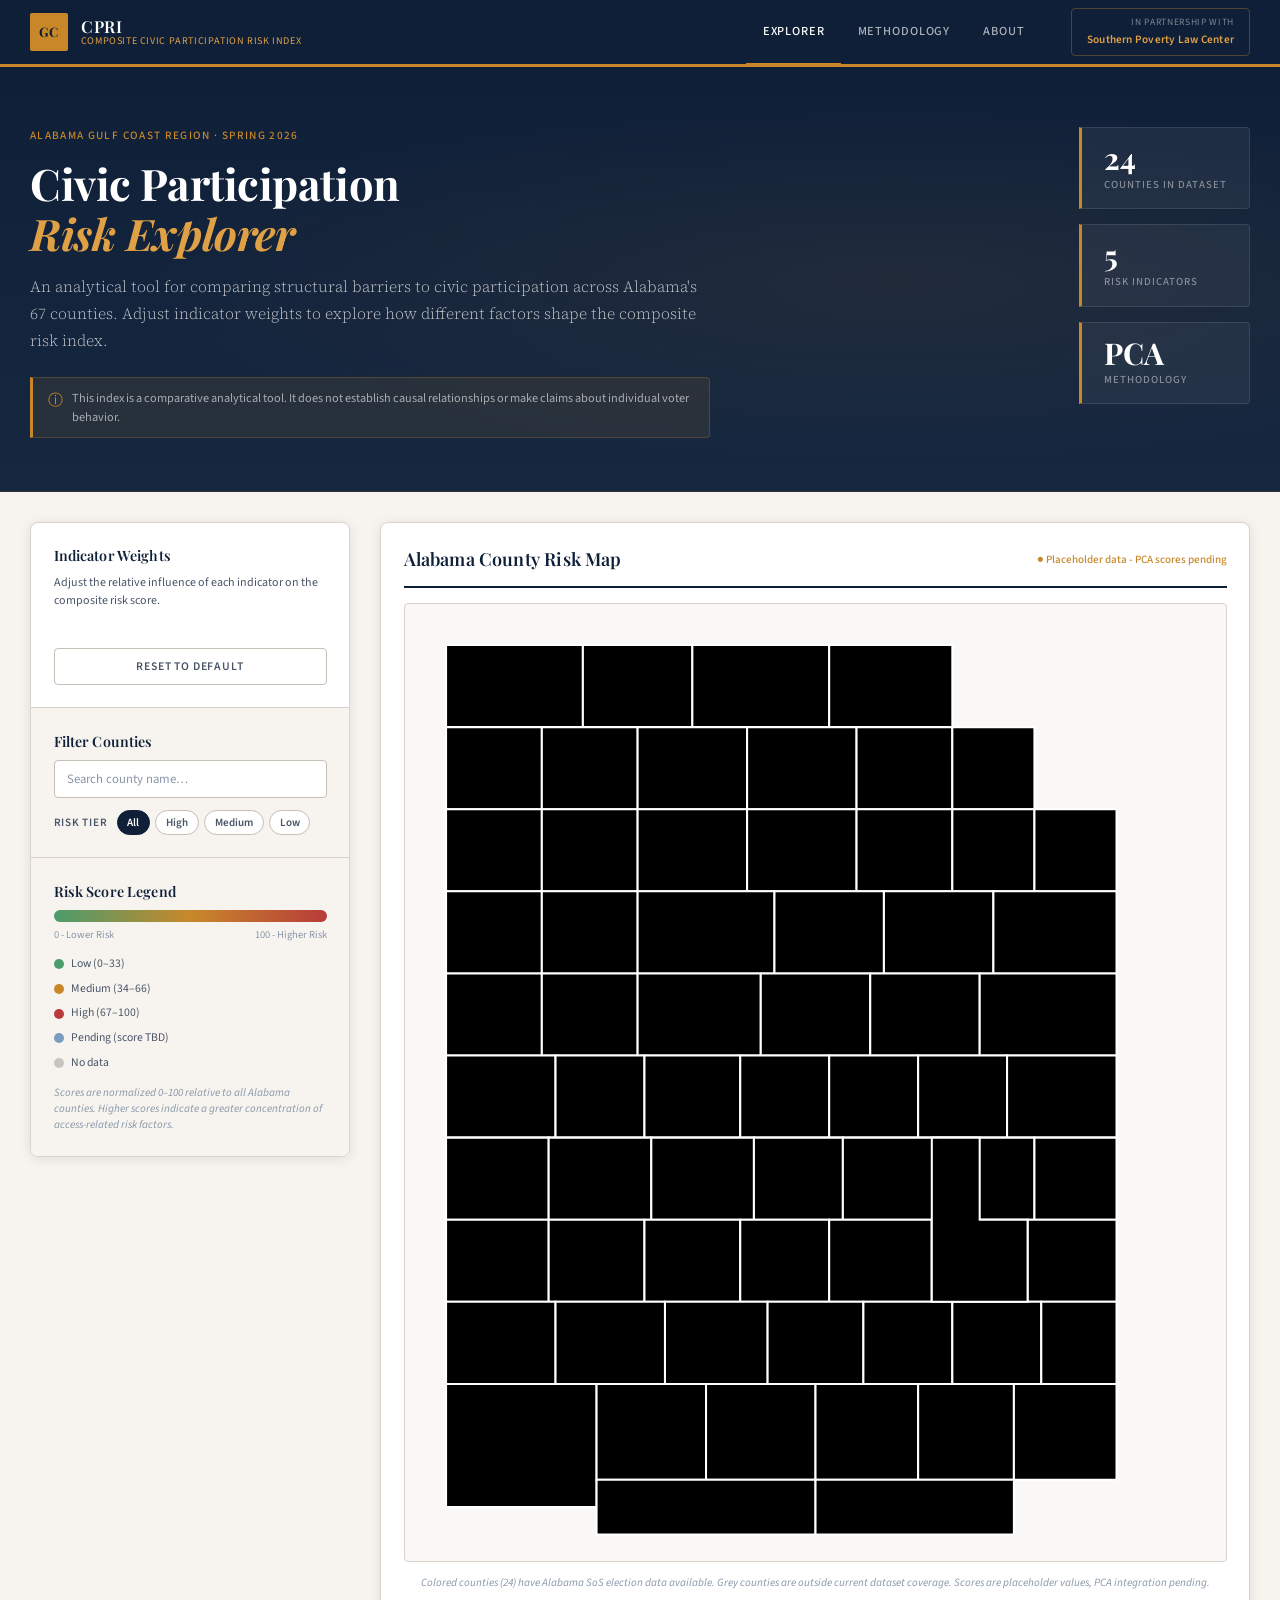
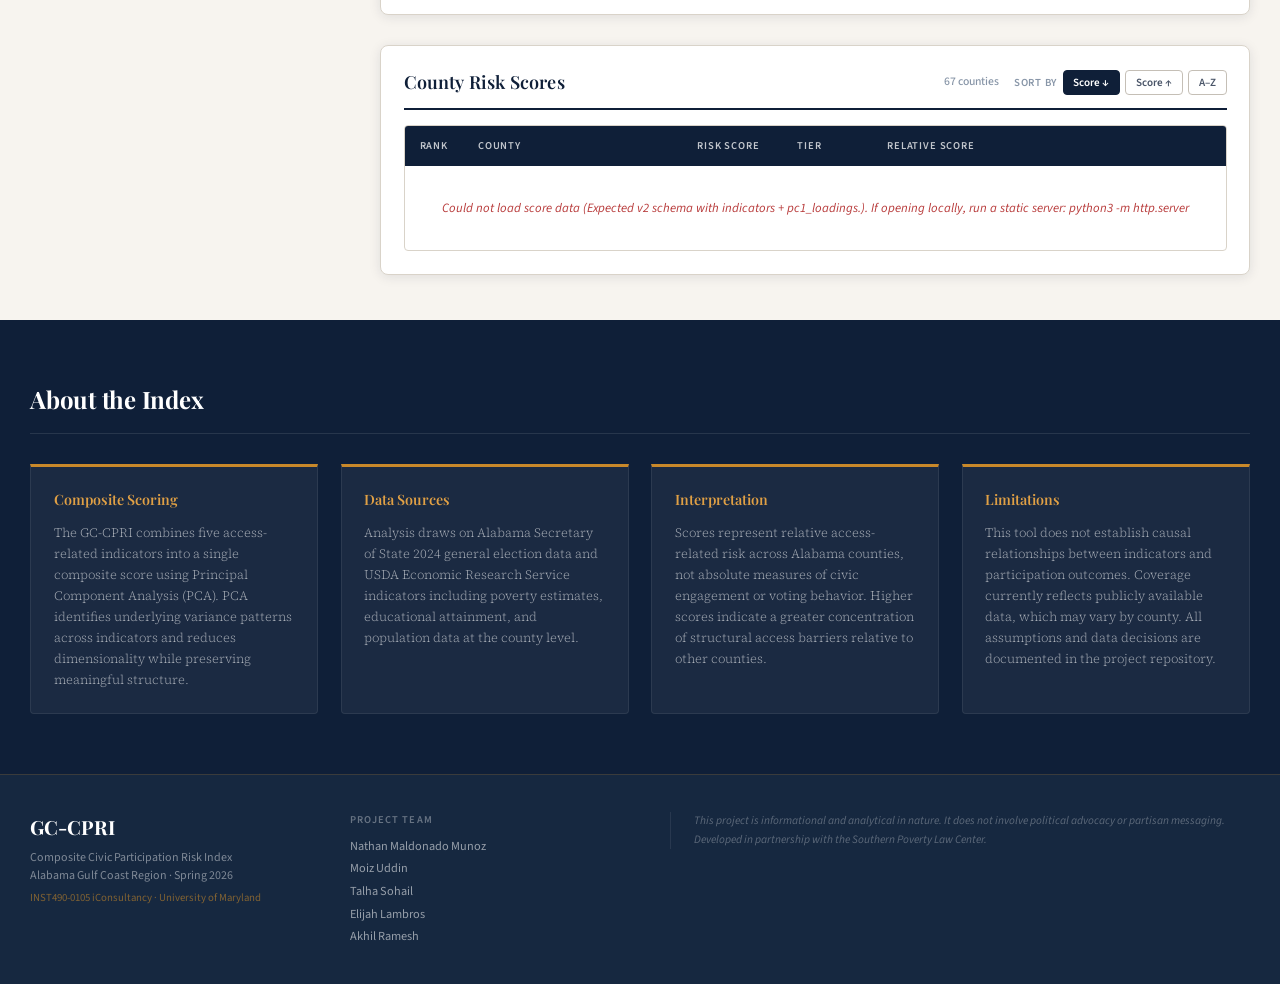
==== app/index.html @ 5bbc7ebf "Add dynamic frontend (HTML/CSS/JS)" ====
<!-- CREATED BY MOIZ UDDIN -->
<!-- github.com/ziowm -->

<!DOCTYPE html>
<html lang="en">
<head>
  <meta charset="UTF-8" />
  <meta name="viewport" content="width=device-width, initial-scale=1.0" />
  <title>GC-CPRI: Composite Civic Participation Risk Index</title>
  <link rel="preconnect" href="https://fonts.googleapis.com" />
  <link rel="preconnect" href="https://fonts.gstatic.com" crossorigin />
  <link href="https://fonts.googleapis.com/css2?family=Playfair+Display:wght@400;600;700&family=Source+Sans+3:wght@300;400;500;600&family=Source+Serif+4:ital,wght@0,300;0,400;1,300&display=swap" rel="stylesheet" />
  <link rel="stylesheet" href="style.css" />
</head>
<body>

  <!-- HEADER -->
  <header class="site-header">
    <div class="header-inner">
      <div class="header-brand">
        <div class="brand-mark">GC</div>
        <div class="brand-text">
          <span class="brand-title">CPRI</span>
          <span class="brand-sub">Composite Civic Participation Risk Index</span>
        </div>
      </div>
      <nav class="header-nav">
        <a href="#explorer" class="nav-link active">Explorer</a>
        <a href="#methodology" class="nav-link">Methodology</a>
        <a href="#about" class="nav-link">About</a>
      </nav>
      <div class="header-badge">
        <span>In partnership with</span>
        <strong>Southern Poverty Law Center</strong>
      </div>
    </div>
  </header>

  <!-- HERO -->
  <section class="hero">
    <div class="hero-inner">
      <div class="hero-text">
        <p class="hero-eyebrow">Alabama Gulf Coast Region · Spring 2026</p>
        <h1 class="hero-title">Civic Participation<br/><em>Risk Explorer</em></h1>
        <p class="hero-desc">An analytical tool for comparing structural barriers to civic participation across Alabama's 67 counties. Adjust indicator weights to explore how different factors shape the composite risk index.</p>
        <div class="hero-disclaimer">
          <span class="disclaimer-icon">&#9432;</span>
          This index is a comparative analytical tool. It does not establish causal relationships or make claims about individual voter behavior.
        </div>
      </div>
      <div class="hero-stats">
        <div class="stat-card">
          <span class="stat-num">24</span>
          <span class="stat-label">Counties in Dataset</span>
        </div>
        <div class="stat-card">
          <span class="stat-num">5</span>
          <span class="stat-label">Risk Indicators</span>
        </div>
        <div class="stat-card">
          <span class="stat-num">PCA</span>
          <span class="stat-label">Methodology</span>
        </div>
      </div>
    </div>
  </section>

  <!-- MAIN EXPLORER -->
  <main class="explorer" id="explorer">

    <!-- CONTROLS PANEL -->
    <aside class="controls-panel">
      <div class="panel-section">
        <h2 class="panel-heading">Indicator Weights</h2>
        <p class="panel-desc">Adjust the relative influence of each indicator on the composite risk score.</p>

        <div class="sliders-list" id="sliders-list">
          <!-- Populated by JS from indicators in gc_cpri_scores_for_app.json -->
        </div>

        <button class="reset-btn" id="reset-weights">Reset to Default</button>
      </div>

      <div class="panel-section panel-section--filter">
        <h2 class="panel-heading">Filter Counties</h2>
        <input type="text" class="search-input" id="county-search" placeholder="Search county name…" />
        <div class="risk-filter">
          <span class="filter-label">Risk tier</span>
          <div class="filter-chips">
            <button class="chip active" data-tier="all">All</button>
            <button class="chip" data-tier="high">High</button>
            <button class="chip" data-tier="medium">Medium</button>
            <button class="chip" data-tier="low">Low</button>
          </div>
        </div>
      </div>

      <div class="panel-section panel-section--legend">
        <h2 class="panel-heading">Risk Score Legend</h2>
        <div class="legend-bar">
          <div class="legend-gradient"></div>
          <div class="legend-labels">
            <span>0 - Lower Risk</span>
            <span>100 - Higher Risk</span>
          </div>
        </div>
        <div class="legend-tiers">
          <div class="legend-tier"><span class="tier-dot tier-low"></span>Low (0–33)</div>
          <div class="legend-tier"><span class="tier-dot tier-medium"></span>Medium (34–66)</div>
          <div class="legend-tier"><span class="tier-dot tier-high"></span>High (67–100)</div>
          <div class="legend-tier"><span class="tier-dot tier-pending"></span>Pending (score TBD)</div>
          <div class="legend-tier"><span class="tier-dot tier-no-data"></span>No data</div>
        </div>
        <p class="legend-note">Scores are normalized 0–100 relative to all Alabama counties. Higher scores indicate a greater concentration of access-related risk factors.</p>
      </div>
    </aside>

    <!-- MAP + TABLE -->
    <div class="data-view">

      <!-- MAP -->
      <section class="map-section">
        <div class="section-header">
          <h2 class="section-title">Alabama County Risk Map</h2>
          <div class="map-controls">
            <span class="data-note">&#9679; Placeholder data - PCA scores pending</span>
          </div>
        </div>
        <div class="map-container">
          <div class="map-tooltip" id="map-tooltip"></div>
          <svg id="alabama-map" viewBox="0 0 600 700" xmlns="http://www.w3.org/2000/svg">
            <!-- Alabama counties SVG paths - simplified representative shapes -->
            <!-- Each path has data-county and data-score attributes -->
            <!-- Scores are placeholder values 0-100 -->

            <!-- Row 1: Northernmost counties (L to R) -->
            <path class="county" data-county="Lauderdale" data-score="42" d="M30,30 L130,30 L130,90 L30,90 Z"/>
            <path class="county" data-county="Limestone" data-score="28" d="M130,30 L210,30 L210,90 L130,90 Z"/>
            <path class="county" data-county="Madison" data-score="18" d="M210,30 L310,30 L310,90 L210,90 Z"/>
            <path class="county" data-county="Jackson" data-score="55" d="M310,30 L400,30 L400,90 L310,90 Z"/>

            <!-- Row 2 -->
            <path class="county" data-county="Colbert" data-score="38" d="M30,90 L100,90 L100,150 L30,150 Z"/>
            <path class="county" data-county="Lawrence" data-score="61" d="M100,90 L170,90 L170,150 L100,150 Z"/>
            <path class="county" data-county="Morgan" data-score="33" d="M170,90 L250,90 L250,150 L170,150 Z"/>
            <path class="county" data-county="Marshall" data-score="47" d="M250,90 L330,90 L330,150 L250,150 Z"/>
            <path class="county" data-county="DeKalb" data-score="52" d="M330,90 L400,90 L400,150 L330,150 Z"/>
            <path class="county" data-county="Cherokee" data-score="44" d="M400,90 L460,90 L460,150 L400,150 Z"/>

            <!-- Row 3 -->
            <path class="county" data-county="Franklin" data-score="67" d="M30,150 L100,150 L100,210 L30,210 Z"/>
            <path class="county" data-county="Winston" data-score="72" d="M100,150 L170,150 L170,210 L100,210 Z"/>
            <path class="county" data-county="Cullman" data-score="39" d="M170,150 L250,150 L250,210 L170,210 Z"/>
            <path class="county" data-county="Blount" data-score="43" d="M250,150 L330,150 L330,210 L250,210 Z"/>
            <path class="county" data-county="Etowah" data-score="48" d="M330,150 L400,150 L400,210 L330,210 Z"/>
            <path class="county" data-county="Calhoun" data-score="41" d="M400,150 L460,150 L460,210 L400,210 Z"/>
            <path class="county" data-county="Cleburne" data-score="58" d="M460,150 L520,150 L520,210 L460,210 Z"/>

            <!-- Row 4 -->
            <path class="county" data-county="Marion" data-score="69" d="M30,210 L100,210 L100,270 L30,270 Z"/>
            <path class="county" data-county="Walker" data-score="54" d="M100,210 L170,210 L170,270 L100,270 Z"/>
            <path class="county" data-county="Jefferson" data-score="22" d="M170,210 L270,210 L270,270 L170,270 Z"/>
            <path class="county" data-county="St. Clair" data-score="35" d="M270,210 L350,210 L350,270 L270,270 Z"/>
            <path class="county" data-county="Talladega" data-score="49" d="M350,210 L430,210 L430,270 L350,270 Z"/>
            <path class="county" data-county="Randolph" data-score="63" d="M430,210 L520,210 L520,270 L430,270 Z"/>

            <!-- Row 5 -->
            <path class="county" data-county="Lamar" data-score="74" d="M30,270 L100,270 L100,330 L30,330 Z"/>
            <path class="county" data-county="Fayette" data-score="66" d="M100,270 L170,270 L170,330 L100,330 Z"/>
            <path class="county" data-county="Tuscaloosa" data-score="31" d="M170,270 L260,270 L260,330 L170,330 Z"/>
            <path class="county" data-county="Shelby" data-score="12" d="M260,270 L340,270 L340,330 L260,330 Z"/>
            <path class="county" data-county="Tallapoosa" data-score="57" d="M340,270 L420,270 L420,330 L340,330 Z"/>
            <path class="county" data-county="Chambers" data-score="65" d="M420,270 L520,270 L520,330 L420,330 Z"/>

            <!-- Row 6 -->
            <path class="county" data-county="Pickens" data-score="78" d="M30,330 L110,330 L110,390 L30,390 Z"/>
            <path class="county" data-county="Greene" data-score="88" d="M110,330 L175,330 L175,390 L110,390 Z"/>
            <path class="county" data-county="Hale" data-score="85" d="M175,330 L245,330 L245,390 L175,390 Z"/>
            <path class="county" data-county="Perry" data-score="82" d="M245,330 L310,330 L310,390 L245,390 Z"/>
            <path class="county" data-county="Chilton" data-score="53" d="M310,330 L375,330 L375,390 L310,390 Z"/>
            <path class="county" data-county="Coosa" data-score="71" d="M375,330 L440,330 L440,390 L375,390 Z"/>
            <path class="county" data-county="Clay" data-score="62" d="M440,330 L520,330 L520,390 L440,390 Z"/>

            <!-- Row 7 -->
            <path class="county" data-county="Sumter" data-score="91" d="M30,390 L105,390 L105,450 L30,450 Z"/>
            <path class="county" data-county="Marengo" data-score="84" d="M105,390 L180,390 L180,450 L105,450 Z"/>
            <path class="county" data-county="Dallas" data-score="87" d="M180,390 L255,390 L255,450 L180,450 Z"/>
            <path class="county" data-county="Autauga" data-score="37" d="M255,390 L320,390 L320,450 L255,450 Z"/>
            <path class="county" data-county="Elmore" data-score="29" d="M320,390 L390,390 L390,450 L320,450 Z"/>
            <path class="county" data-county="Tallapoosa" data-score="57" d="M0,0 L0,0 Z"/><!-- duplicate handled in data -->
            <path class="county" data-county="Lee" data-score="24" d="M390,390 L460,390 L460,450 L390,450 Z"/>
            <path class="county" data-county="Russell" data-score="68" d="M460,390 L520,390 L520,450 L460,450 Z"/>

            <!-- Row 8 -->
            <path class="county" data-county="Choctaw" data-score="80" d="M30,450 L105,450 L105,510 L30,510 Z"/>
            <path class="county" data-county="Clarke" data-score="76" d="M105,450 L175,450 L175,510 L105,510 Z"/>
            <path class="county" data-county="Wilcox" data-score="86" d="M175,450 L245,450 L245,510 L175,510 Z"/>
            <path class="county" data-county="Lowndes" data-score="90" d="M245,450 L310,450 L310,510 L245,510 Z"/>
            <path class="county" data-county="Montgomery" data-score="3" d="M310,450 L385,450 L385,510 L310,510 Z"/>
            <path class="county" data-county="Macon" data-score="79" d="M385,450 L455,450 L455,510 L385,510 Z"/>
            <path class="county" data-county="Barbour" data-score="80" d="M455,450 L520,450 L520,510 L455,510 Z"/>

            <!-- Row 9 -->
            <path class="county" data-county="Washington" data-score="73" d="M30,510 L110,510 L110,570 L30,570 Z"/>
            <path class="county" data-county="Monroe" data-score="77" d="M110,510 L190,510 L190,570 L110,570 Z"/>
            <path class="county" data-county="Conecuh" data-score="75" d="M190,510 L265,510 L265,570 L190,570 Z"/>
            <path class="county" data-county="Butler" data-score="70" d="M265,510 L335,510 L335,570 L265,570 Z"/>
            <path class="county" data-county="Crenshaw" data-score="64" d="M335,510 L400,510 L400,570 L335,570 Z"/>
            <path class="county" data-county="Pike" data-score="56" d="M400,510 L465,510 L465,570 L400,570 Z"/>
            <path class="county" data-county="Henry" data-score="60" d="M465,510 L520,510 L520,570 L465,570 Z"/>

            <!-- Row 10: Southernmost -->
            <path class="county" data-county="Mobile" data-score="12" d="M30,570 L140,570 L140,660 L30,660 Z"/>
            <path class="county" data-county="Escambia" data-score="59" d="M140,570 L220,570 L220,640 L140,640 Z"/>
            <path class="county" data-county="Covington" data-score="50" d="M220,570 L300,570 L300,640 L220,640 Z"/>
            <path class="county" data-county="Coffee" data-score="36" d="M300,570 L375,570 L375,640 L300,640 Z"/>
            <path class="county" data-county="Dale" data-score="45" d="M375,570 L445,570 L445,640 L375,640 Z"/>
            <path class="county" data-county="Houston" data-score="32" d="M445,570 L520,570 L520,640 L445,640 Z"/>

            <!-- Baldwin at south -->
            <path class="county" data-county="Baldwin" data-score="0" d="M140,640 L300,640 L300,680 L140,680 Z"/>
            <path class="county" data-county="Geneva" data-score="40" d="M300,640 L445,640 L445,680 L300,680 Z"/>

            <!-- Bullock - inland -->
            <path class="county" data-county="Bullock" data-score="100" d="M385,510 L455,510 L455,450 L420,450 L420,390 L385,390 Z"/>

          </svg>
        </div>
        <p class="map-caption">Colored counties (24) have Alabama SoS election data available. Grey counties are outside current dataset coverage. Scores are placeholder values, PCA integration pending.</p>
      </section>

      <!-- TABLE -->
      <section class="table-section" id="table-section">
        <div class="section-header">
          <h2 class="section-title">County Risk Scores</h2>
          <div class="table-meta">
            <span id="county-count">67 counties</span>
            <div class="sort-controls">
              <span class="sort-label">Sort by</span>
              <button class="sort-btn active" data-sort="score-desc">Score ↓</button>
              <button class="sort-btn" data-sort="score-asc">Score ↑</button>
              <button class="sort-btn" data-sort="alpha">A–Z</button>
            </div>
          </div>
        </div>

        <div class="table-wrapper">
          <table class="county-table" id="county-table">
            <thead>
              <tr>
                <th class="th-rank">Rank</th>
                <th class="th-county">County</th>
                <th class="th-score">Risk Score</th>
                <th class="th-tier">Tier</th>
                <th class="th-bar">Relative Score</th>
              </tr>
            </thead>
            <tbody id="table-body">
              <!-- Populated by JS -->
            </tbody>
          </table>
        </div>
      </section>

    </div>
  </main>

  <!-- METHODOLOGY NOTE -->
  <section class="methodology-section" id="methodology">
    <div class="methodology-inner">
      <div class="method-header">
        <h2 class="method-title">About the Index</h2>
      </div>
      <div class="method-grid">
        <div class="method-card">
          <h3>Composite Scoring</h3>
          <p>The GC-CPRI combines five access-related indicators into a single composite score using Principal Component Analysis (PCA). PCA identifies underlying variance patterns across indicators and reduces dimensionality while preserving meaningful structure.</p>
        </div>
        <div class="method-card">
          <h3>Data Sources</h3>
          <p>Analysis draws on Alabama Secretary of State 2024 general election data and USDA Economic Research Service indicators including poverty estimates, educational attainment, and population data at the county level.</p>
        </div>
        <div class="method-card">
          <h3>Interpretation</h3>
          <p>Scores represent relative access-related risk across Alabama counties, not absolute measures of civic engagement or voting behavior. Higher scores indicate a greater concentration of structural access barriers relative to other counties.</p>
        </div>
        <div class="method-card">
          <h3>Limitations</h3>
          <p>This tool does not establish causal relationships between indicators and participation outcomes. Coverage currently reflects publicly available data, which may vary by county. All assumptions and data decisions are documented in the project repository.</p>
        </div>
      </div>
    </div>
  </section>

  <!-- FOOTER -->
  <footer class="site-footer" id="about">
    <div class="footer-inner">
      <div class="footer-left">
        <div class="footer-brand">GC-CPRI</div>
        <p>Composite Civic Participation Risk Index<br/>Alabama Gulf Coast Region · Spring 2026</p>
        <p class="footer-course">INST490-0105 iConsultancy · University of Maryland</p>
      </div>
      <div class="footer-right">
        <p class="footer-team-label">Project Team</p>
        <ul class="footer-team">
          <li>Nathan Maldonado Munoz</li>
          <li>Moiz Uddin</li>
          <li>Talha Sohail</li>
          <li>Elijah Lambros</li>
          <li>Akhil Ramesh</li>
        </ul>
      </div>
      <div class="footer-disclaimer">
        <p>This project is informational and analytical in nature. It does not involve political advocacy or partisan messaging. Developed in partnership with the Southern Poverty Law Center.</p>
      </div>
    </div>
  </footer>

  <script src="app.js"></script>
</body>
</html>
---- app/style.css ----
/* ============================================
   GC-CPRI — Civic Participation Risk Index
   MOIZ UDDIN
   Design: Editorial / Policy Research
   Palette: Deep navy · Warm slate · Amber accent
   ============================================ */

:root {
  --navy:       #0f1f38;
  --navy-mid:   #162840;
  --navy-light: #1e3a5f;
  --slate:      #2c3e55;
  --slate-mid:  #3d5166;
  --amber:      #c8882a;
  --amber-light:#e0a045;
  --amber-pale: #f5e6cc;
  --cream:      #f7f4ef;
  --cream-dark: #ede9e2;
  --white:      #ffffff;
  --text-dark:  #1a2535;
  --text-mid:   #4a5568;
  --text-light: #8896a8;
  --border:     #d9d3c9;
  --border-dark:#c5bfb6;

  --risk-low:    #4a9c6d;
  --risk-medium: #c8882a;
  --risk-high:   #b83b3b;

  --radius: 4px;
  --radius-lg: 8px;
  --shadow: 0 2px 12px rgba(15,31,56,0.10);
  --shadow-lg: 0 8px 32px rgba(15,31,56,0.16);

  font-size: 15px;
}

*, *::before, *::after { box-sizing: border-box; margin: 0; padding: 0; }

html { scroll-behavior: smooth; }

body {
  font-family: 'Source Sans 3', sans-serif;
  font-weight: 400;
  background: var(--cream);
  color: var(--text-dark);
  line-height: 1.6;
  -webkit-font-smoothing: antialiased;
}

/* ---- HEADER ---- */

.site-header {
  background: var(--navy);
  border-bottom: 3px solid var(--amber);
  position: sticky;
  top: 0;
  z-index: 100;
}

.header-inner {
  max-width: 1400px;
  margin: 0 auto;
  padding: 0 2rem;
  display: flex;
  align-items: center;
  gap: 2rem;
  height: 64px;
}

.header-brand {
  display: flex;
  align-items: center;
  gap: 0.85rem;
  flex-shrink: 0;
}

.brand-mark {
  width: 38px;
  height: 38px;
  background: var(--amber);
  color: var(--navy);
  font-family: 'Playfair Display', serif;
  font-weight: 700;
  font-size: 13px;
  letter-spacing: 0.04em;
  display: flex;
  align-items: center;
  justify-content: center;
  border-radius: 2px;
}

.brand-text {
  display: flex;
  flex-direction: column;
  gap: 1px;
}

.brand-title {
  font-family: 'Playfair Display', serif;
  font-weight: 600;
  font-size: 1.1rem;
  color: var(--white);
  letter-spacing: 0.05em;
  line-height: 1;
}

.brand-sub {
  font-size: 0.68rem;
  color: var(--amber-light);
  letter-spacing: 0.06em;
  text-transform: uppercase;
  line-height: 1;
}

.header-nav {
  display: flex;
  gap: 0;
  margin-left: auto;
}

.nav-link {
  color: rgba(255,255,255,0.65);
  text-decoration: none;
  font-size: 0.82rem;
  font-weight: 500;
  letter-spacing: 0.07em;
  text-transform: uppercase;
  padding: 0 1.1rem;
  height: 64px;
  display: flex;
  align-items: center;
  border-bottom: 3px solid transparent;
  margin-bottom: -3px;
  transition: color 0.2s, border-color 0.2s;
}

.nav-link:hover,
.nav-link.active {
  color: var(--white);
  border-bottom-color: var(--amber);
}

.header-badge {
  flex-shrink: 0;
  padding: 0.4rem 1rem;
  border: 1px solid rgba(200,136,42,0.35);
  border-radius: var(--radius);
  display: flex;
  flex-direction: column;
  align-items: flex-end;
  gap: 1px;
}

.header-badge span {
  font-size: 0.64rem;
  color: rgba(255,255,255,0.45);
  text-transform: uppercase;
  letter-spacing: 0.07em;
}

.header-badge strong {
  font-size: 0.75rem;
  color: var(--amber-light);
  font-weight: 600;
  letter-spacing: 0.02em;
}

/* ---- HERO ---- */

.hero {
  background: var(--navy-mid);
  background-image:
    radial-gradient(ellipse at 70% 50%, rgba(200,136,42,0.08) 0%, transparent 60%),
    linear-gradient(180deg, var(--navy) 0%, var(--navy-mid) 100%);
  padding: 4rem 2rem 3.5rem;
  border-bottom: 1px solid rgba(200,136,42,0.2);
}

.hero-inner {
  max-width: 1400px;
  margin: 0 auto;
  display: flex;
  align-items: flex-start;
  justify-content: space-between;
  gap: 3rem;
}

.hero-text { max-width: 680px; }

.hero-eyebrow {
  font-size: 0.75rem;
  font-weight: 500;
  letter-spacing: 0.12em;
  text-transform: uppercase;
  color: var(--amber);
  margin-bottom: 0.85rem;
}

.hero-title {
  font-family: 'Playfair Display', serif;
  font-weight: 700;
  font-size: clamp(2rem, 3.5vw, 2.9rem);
  color: var(--white);
  line-height: 1.15;
  margin-bottom: 1.1rem;
  letter-spacing: -0.01em;
}

.hero-title em {
  color: var(--amber-light);
  font-style: italic;
}

.hero-desc {
  font-family: 'Source Serif 4', serif;
  font-weight: 300;
  font-size: 1.05rem;
  color: rgba(255,255,255,0.72);
  line-height: 1.7;
  margin-bottom: 1.5rem;
}

.hero-disclaimer {
  display: flex;
  align-items: flex-start;
  gap: 0.6rem;
  background: rgba(200,136,42,0.1);
  border: 1px solid rgba(200,136,42,0.25);
  border-left: 3px solid var(--amber);
  padding: 0.75rem 1rem;
  border-radius: 0 var(--radius) var(--radius) 0;
  font-size: 0.82rem;
  color: rgba(255,255,255,0.6);
  line-height: 1.5;
}

.disclaimer-icon {
  color: var(--amber);
  font-size: 1rem;
  flex-shrink: 0;
  margin-top: 1px;
}

.hero-stats {
  display: flex;
  flex-direction: column;
  gap: 1rem;
  flex-shrink: 0;
}

.stat-card {
  background: rgba(255,255,255,0.05);
  border: 1px solid rgba(255,255,255,0.1);
  border-left: 3px solid var(--amber);
  padding: 1rem 1.5rem;
  border-radius: 0 var(--radius) var(--radius) 0;
  display: flex;
  flex-direction: column;
  gap: 0.2rem;
  min-width: 160px;
}

.stat-num {
  font-family: 'Playfair Display', serif;
  font-size: 2rem;
  font-weight: 700;
  color: var(--white);
  line-height: 1;
}

.stat-label {
  font-size: 0.72rem;
  text-transform: uppercase;
  letter-spacing: 0.09em;
  color: rgba(255,255,255,0.45);
  font-weight: 500;
}

/* ---- MAIN EXPLORER LAYOUT ---- */

.explorer {
  max-width: 1400px;
  margin: 0 auto;
  padding: 2rem;
  display: grid;
  grid-template-columns: 320px 1fr;
  gap: 2rem;
  align-items: start;
}

/* ---- CONTROLS PANEL ---- */

.controls-panel {
  position: sticky;
  top: 80px;
  display: flex;
  flex-direction: column;
  gap: 0;
  background: var(--white);
  border: 1px solid var(--border);
  border-radius: var(--radius-lg);
  overflow: hidden;
  box-shadow: var(--shadow);
}

.panel-section {
  padding: 1.5rem;
  border-bottom: 1px solid var(--border);
}

.panel-section:last-child { border-bottom: none; }

.panel-section--filter { background: var(--cream); }
.panel-section--legend { background: var(--cream); }

.panel-heading {
  font-family: 'Playfair Display', serif;
  font-size: 0.95rem;
  font-weight: 600;
  color: var(--navy);
  margin-bottom: 0.4rem;
  letter-spacing: 0.01em;
}

.panel-desc {
  font-size: 0.8rem;
  color: var(--text-mid);
  line-height: 1.5;
  margin-bottom: 1.25rem;
}

/* ---- SLIDERS ---- */

.sliders-list {
  display: flex;
  flex-direction: column;
  gap: 1.25rem;
  margin-bottom: 1.25rem;
}

.slider-item {
  display: flex;
  flex-direction: column;
  gap: 0.35rem;
}

.slider-header {
  display: flex;
  align-items: flex-start;
  justify-content: space-between;
  gap: 0.5rem;
}

.slider-label-group {
  display: flex;
  flex-direction: column;
  gap: 2px;
}

.slider-label {
  font-weight: 600;
  font-size: 0.83rem;
  color: var(--text-dark);
}

.slider-direction {
  font-size: 0.7rem;
  font-weight: 500;
  letter-spacing: 0.03em;
}

.risk-higher { color: var(--risk-high); }
.risk-lower  { color: var(--risk-low); }

.slider-value {
  font-family: 'Playfair Display', serif;
  font-size: 0.9rem;
  font-weight: 600;
  color: var(--amber);
  flex-shrink: 0;
  min-width: 2.5rem;
  text-align: right;
}

.slider-track-wrap {
  position: relative;
}

.slider {
  -webkit-appearance: none;
  appearance: none;
  width: 100%;
  height: 4px;
  background: linear-gradient(to right, var(--amber) 0%, var(--amber) 33.3%, var(--border-dark) 33.3%);
  border-radius: 2px;
  outline: none;
  cursor: pointer;
  transition: background 0.15s;
}

.slider::-webkit-slider-thumb {
  -webkit-appearance: none;
  appearance: none;
  width: 16px;
  height: 16px;
  background: var(--white);
  border: 2.5px solid var(--amber);
  border-radius: 50%;
  cursor: pointer;
  box-shadow: 0 1px 4px rgba(0,0,0,0.18);
  transition: transform 0.15s, border-color 0.15s;
}

.slider::-webkit-slider-thumb:hover {
  transform: scale(1.2);
  border-color: var(--amber-light);
}

.slider::-moz-range-thumb {
  width: 16px;
  height: 16px;
  background: var(--white);
  border: 2.5px solid var(--amber);
  border-radius: 50%;
  cursor: pointer;
  box-shadow: 0 1px 4px rgba(0,0,0,0.18);
}

.slider-desc {
  font-size: 0.74rem;
  color: var(--text-light);
  line-height: 1.4;
}

.reset-btn {
  width: 100%;
  padding: 0.6rem;
  background: transparent;
  border: 1px solid var(--border-dark);
  border-radius: var(--radius);
  font-family: 'Source Sans 3', sans-serif;
  font-size: 0.78rem;
  font-weight: 600;
  letter-spacing: 0.07em;
  text-transform: uppercase;
  color: var(--text-mid);
  cursor: pointer;
  transition: background 0.15s, color 0.15s, border-color 0.15s;
}

.reset-btn:hover {
  background: var(--navy);
  color: var(--white);
  border-color: var(--navy);
}

/* ---- FILTER ---- */

.search-input {
  width: 100%;
  padding: 0.6rem 0.85rem;
  border: 1px solid var(--border-dark);
  border-radius: var(--radius);
  font-family: 'Source Sans 3', sans-serif;
  font-size: 0.85rem;
  color: var(--text-dark);
  background: var(--white);
  outline: none;
  margin-bottom: 0.85rem;
  transition: border-color 0.15s;
}

.search-input:focus {
  border-color: var(--amber);
  box-shadow: 0 0 0 3px rgba(200,136,42,0.12);
}

.search-input::placeholder { color: var(--text-light); }

.risk-filter {
  display: flex;
  align-items: center;
  gap: 0.6rem;
}

.filter-label {
  font-size: 0.75rem;
  font-weight: 600;
  text-transform: uppercase;
  letter-spacing: 0.07em;
  color: var(--text-mid);
  white-space: nowrap;
}

.filter-chips {
  display: flex;
  gap: 0.35rem;
}

.chip {
  padding: 0.25rem 0.65rem;
  border: 1px solid var(--border-dark);
  border-radius: 20px;
  font-family: 'Source Sans 3', sans-serif;
  font-size: 0.74rem;
  font-weight: 600;
  color: var(--text-mid);
  background: var(--white);
  cursor: pointer;
  transition: all 0.15s;
}

.chip:hover { border-color: var(--amber); color: var(--amber); }

.chip.active {
  background: var(--navy);
  border-color: var(--navy);
  color: var(--white);
}

/* ---- LEGEND ---- */

.legend-bar { margin-bottom: 0.75rem; }

.legend-gradient {
  height: 12px;
  border-radius: 6px;
  background: linear-gradient(to right, var(--risk-low), var(--risk-medium), var(--risk-high));
  margin-bottom: 0.35rem;
}

.legend-labels {
  display: flex;
  justify-content: space-between;
  font-size: 0.7rem;
  color: var(--text-light);
}

.legend-tiers {
  display: flex;
  flex-direction: column;
  gap: 0.4rem;
  margin-bottom: 0.85rem;
}

.legend-tier {
  display: flex;
  align-items: center;
  gap: 0.5rem;
  font-size: 0.78rem;
  color: var(--text-mid);
}

.tier-dot {
  width: 10px;
  height: 10px;
  border-radius: 50%;
  flex-shrink: 0;
}

.tier-low     { background: var(--risk-low); }
.tier-medium  { background: var(--risk-medium); }
.tier-high    { background: var(--risk-high); }
.tier-pending { background: #7a9cbf; }
.tier-no-data { background: #c8c4be; }

.legend-note {
  font-size: 0.74rem;
  color: var(--text-light);
  line-height: 1.45;
  font-style: italic;
}

/* ---- DATA VIEW ---- */

.data-view {
  display: flex;
  flex-direction: column;
  gap: 2rem;
}

.section-header {
  display: flex;
  align-items: center;
  justify-content: space-between;
  margin-bottom: 1rem;
  padding-bottom: 0.75rem;
  border-bottom: 2px solid var(--navy);
}

.section-title {
  font-family: 'Playfair Display', serif;
  font-size: 1.2rem;
  font-weight: 600;
  color: var(--navy);
  letter-spacing: 0.01em;
}

/* ---- MAP ---- */

.map-section {
  background: var(--white);
  border: 1px solid var(--border);
  border-radius: var(--radius-lg);
  padding: 1.5rem;
  box-shadow: var(--shadow);
}

.map-controls { display: flex; align-items: center; gap: 1rem; }

.data-note {
  font-size: 0.74rem;
  color: var(--amber);
  font-weight: 500;
  display: flex;
  align-items: center;
  gap: 0.3rem;
}

.map-container {
  position: relative;
  background: #f9f8f6;
  border: 1px solid var(--border);
  border-radius: var(--radius);
  overflow: hidden;
}

#alabama-map {
  width: 100%;
  height: auto;
  display: block;
}

/* County SVG fills */
.county {
  stroke: var(--white);
  stroke-width: 1.5;
  cursor: pointer;
  transition: opacity 0.15s, filter 0.15s;
}

.county:hover {
  opacity: 0.82;
  filter: brightness(1.12);
  stroke-width: 2.5;
  stroke: var(--navy);
}

.county.highlighted {
  stroke: var(--navy);
  stroke-width: 2.5;
}

/* Map Tooltip */
.map-tooltip {
  position: absolute;
  background: var(--navy);
  color: var(--white);
  padding: 0.6rem 0.9rem;
  border-radius: var(--radius);
  font-size: 0.8rem;
  pointer-events: none;
  opacity: 0;
  transition: opacity 0.12s;
  z-index: 10;
  border-left: 3px solid var(--amber);
  white-space: nowrap;
  box-shadow: var(--shadow-lg);
}

.map-tooltip.visible { opacity: 1; }

.map-tooltip .tt-county {
  font-family: 'Playfair Display', serif;
  font-weight: 600;
  font-size: 0.88rem;
  display: block;
  margin-bottom: 3px;
}

.map-tooltip .tt-score {
  color: var(--amber-light);
  font-weight: 600;
}

.map-tooltip .tt-tier {
  color: rgba(255,255,255,0.55);
  font-size: 0.72rem;
}

.map-caption {
  margin-top: 0.75rem;
  font-size: 0.74rem;
  color: var(--text-light);
  font-style: italic;
  text-align: center;
}

/* ---- TABLE ---- */

.table-section {
  background: var(--white);
  border: 1px solid var(--border);
  border-radius: var(--radius-lg);
  padding: 1.5rem;
  box-shadow: var(--shadow);
}

.table-meta {
  display: flex;
  align-items: center;
  gap: 1rem;
}

#county-count {
  font-size: 0.78rem;
  color: var(--text-light);
  font-weight: 500;
}

.sort-controls {
  display: flex;
  align-items: center;
  gap: 0.35rem;
}

.sort-label {
  font-size: 0.72rem;
  text-transform: uppercase;
  letter-spacing: 0.07em;
  color: var(--text-light);
  font-weight: 600;
}

.sort-btn {
  padding: 0.25rem 0.65rem;
  border: 1px solid var(--border-dark);
  border-radius: var(--radius);
  font-family: 'Source Sans 3', sans-serif;
  font-size: 0.74rem;
  font-weight: 600;
  color: var(--text-mid);
  background: transparent;
  cursor: pointer;
  transition: all 0.15s;
}

.sort-btn:hover { border-color: var(--navy); color: var(--navy); }
.sort-btn.active { background: var(--navy); color: var(--white); border-color: var(--navy); }

.table-wrapper {
  overflow-x: auto;
  max-height: 520px;
  overflow-y: auto;
  border: 1px solid var(--border);
  border-radius: var(--radius);
}

.county-table {
  width: 100%;
  border-collapse: collapse;
  font-size: 0.85rem;
}

.county-table thead {
  position: sticky;
  top: 0;
  z-index: 2;
}

.county-table th {
  background: var(--navy);
  color: rgba(255,255,255,0.75);
  font-size: 0.7rem;
  font-weight: 600;
  text-transform: uppercase;
  letter-spacing: 0.08em;
  padding: 0.75rem 1rem;
  text-align: left;
  white-space: nowrap;
}

.county-table td {
  padding: 0.65rem 1rem;
  border-bottom: 1px solid var(--border);
  vertical-align: middle;
}

.county-table tbody tr {
  transition: background 0.1s;
}

.county-table tbody tr:hover {
  background: var(--amber-pale);
}

.county-table tbody tr:last-child td {
  border-bottom: none;
}

.th-rank { width: 52px; text-align: center; }
.th-score { width: 100px; }
.th-tier { width: 90px; }

.td-rank {
  text-align: center;
  font-family: 'Playfair Display', serif;
  font-size: 0.82rem;
  color: var(--text-light);
  font-weight: 600;
}

.td-county {
  font-weight: 600;
  color: var(--text-dark);
}

.td-county-sub {
  font-size: 0.72rem;
  color: var(--text-light);
  font-weight: 400;
}

.td-score {
  font-family: 'Playfair Display', serif;
  font-size: 1rem;
  font-weight: 600;
}

.score-high   { color: var(--risk-high); }
.score-medium { color: var(--risk-medium); }
.score-low    { color: var(--risk-low); }

.tier-badge {
  display: inline-block;
  padding: 0.2rem 0.55rem;
  border-radius: 20px;
  font-size: 0.68rem;
  font-weight: 700;
  text-transform: uppercase;
  letter-spacing: 0.07em;
}

.tier-badge.high    { background: rgba(184,59,59,0.1);   color: var(--risk-high); }
.tier-badge.medium  { background: rgba(200,136,42,0.12); color: var(--risk-medium); }
.tier-badge.low     { background: rgba(74,156,109,0.12); color: var(--risk-low); }
.tier-badge.pending { background: rgba(122,156,191,0.12); color: #7a9cbf; }

.score-bar-wrap {
  width: 100%;
  height: 6px;
  background: var(--cream-dark);
  border-radius: 3px;
  overflow: hidden;
}

.score-bar-fill {
  height: 100%;
  border-radius: 3px;
  transition: width 0.4s cubic-bezier(0.4, 0, 0.2, 1);
}

/* ---- METHODOLOGY ---- */

.methodology-section {
  background: var(--navy);
  padding: 4rem 2rem;
  margin-top: 1rem;
}

.methodology-inner {
  max-width: 1400px;
  margin: 0 auto;
}

.method-header {
  margin-bottom: 2rem;
  padding-bottom: 1rem;
  border-bottom: 1px solid rgba(255,255,255,0.1);
}

.method-title {
  font-family: 'Playfair Display', serif;
  font-size: 1.6rem;
  font-weight: 700;
  color: var(--white);
  letter-spacing: -0.01em;
}

.method-grid {
  display: grid;
  grid-template-columns: repeat(4, 1fr);
  gap: 1.5rem;
}

.method-card {
  background: rgba(255,255,255,0.05);
  border: 1px solid rgba(255,255,255,0.08);
  border-top: 3px solid var(--amber);
  padding: 1.5rem;
  border-radius: 0 0 var(--radius) var(--radius);
}

.method-card h3 {
  font-family: 'Playfair Display', serif;
  font-size: 0.95rem;
  font-weight: 600;
  color: var(--amber-light);
  margin-bottom: 0.65rem;
}

.method-card p {
  font-family: 'Source Serif 4', serif;
  font-size: 0.85rem;
  font-weight: 300;
  color: rgba(255,255,255,0.62);
  line-height: 1.65;
}

/* ---- FOOTER ---- */

.site-footer {
  background: var(--navy-mid);
  border-top: 1px solid rgba(200,136,42,0.2);
  padding: 2.5rem 2rem;
}

.footer-inner {
  max-width: 1400px;
  margin: 0 auto;
  display: grid;
  grid-template-columns: 1fr 1fr 2fr;
  gap: 2rem;
  align-items: start;
}

.footer-brand {
  font-family: 'Playfair Display', serif;
  font-size: 1.3rem;
  font-weight: 700;
  color: var(--white);
  margin-bottom: 0.4rem;
}

.footer-left p {
  font-size: 0.8rem;
  color: rgba(255,255,255,0.45);
  line-height: 1.5;
  margin-bottom: 0.3rem;
}

.footer-course {
  font-size: 0.72rem !important;
  color: rgba(200,136,42,0.6) !important;
}

.footer-team-label {
  font-size: 0.7rem;
  text-transform: uppercase;
  letter-spacing: 0.1em;
  color: rgba(255,255,255,0.35);
  font-weight: 600;
  margin-bottom: 0.5rem;
}

.footer-team {
  list-style: none;
  display: flex;
  flex-direction: column;
  gap: 0.2rem;
}

.footer-team li {
  font-size: 0.82rem;
  color: rgba(255,255,255,0.55);
}

.footer-disclaimer {
  font-size: 0.76rem;
  color: rgba(255,255,255,0.3);
  line-height: 1.6;
  font-style: italic;
  padding-left: 1.5rem;
  border-left: 1px solid rgba(255,255,255,0.08);
}

/* ---- RESPONSIVE ---- */

@media (max-width: 1100px) {
  .explorer { grid-template-columns: 1fr; }
  .controls-panel { position: static; }
  .method-grid { grid-template-columns: repeat(2, 1fr); }
  .footer-inner { grid-template-columns: 1fr 1fr; }
  .footer-disclaimer { grid-column: 1 / -1; border-left: none; padding-left: 0; border-top: 1px solid rgba(255,255,255,0.08); padding-top: 1rem; }
  .hero-stats { flex-direction: row; flex-wrap: wrap; }
  .hero-inner { flex-direction: column; }
}

@media (max-width: 700px) {
  .header-inner { gap: 1rem; }
  .header-badge { display: none; }
  .method-grid { grid-template-columns: 1fr; }
  .footer-inner { grid-template-columns: 1fr; }
  .table-meta { flex-direction: column; align-items: flex-start; gap: 0.5rem; }
}

/* ---- ANIMATIONS ---- */

@keyframes fadeSlideIn {
  from { opacity: 0; transform: translateY(8px); }
  to   { opacity: 1; transform: translateY(0); }
}

.controls-panel,
.map-section,
.table-section {
  animation: fadeSlideIn 0.4s ease both;
}

.map-section { animation-delay: 0.05s; }
.table-section { animation-delay: 0.1s; }

.county-table tbody tr {
  animation: fadeSlideIn 0.25s ease both;
}
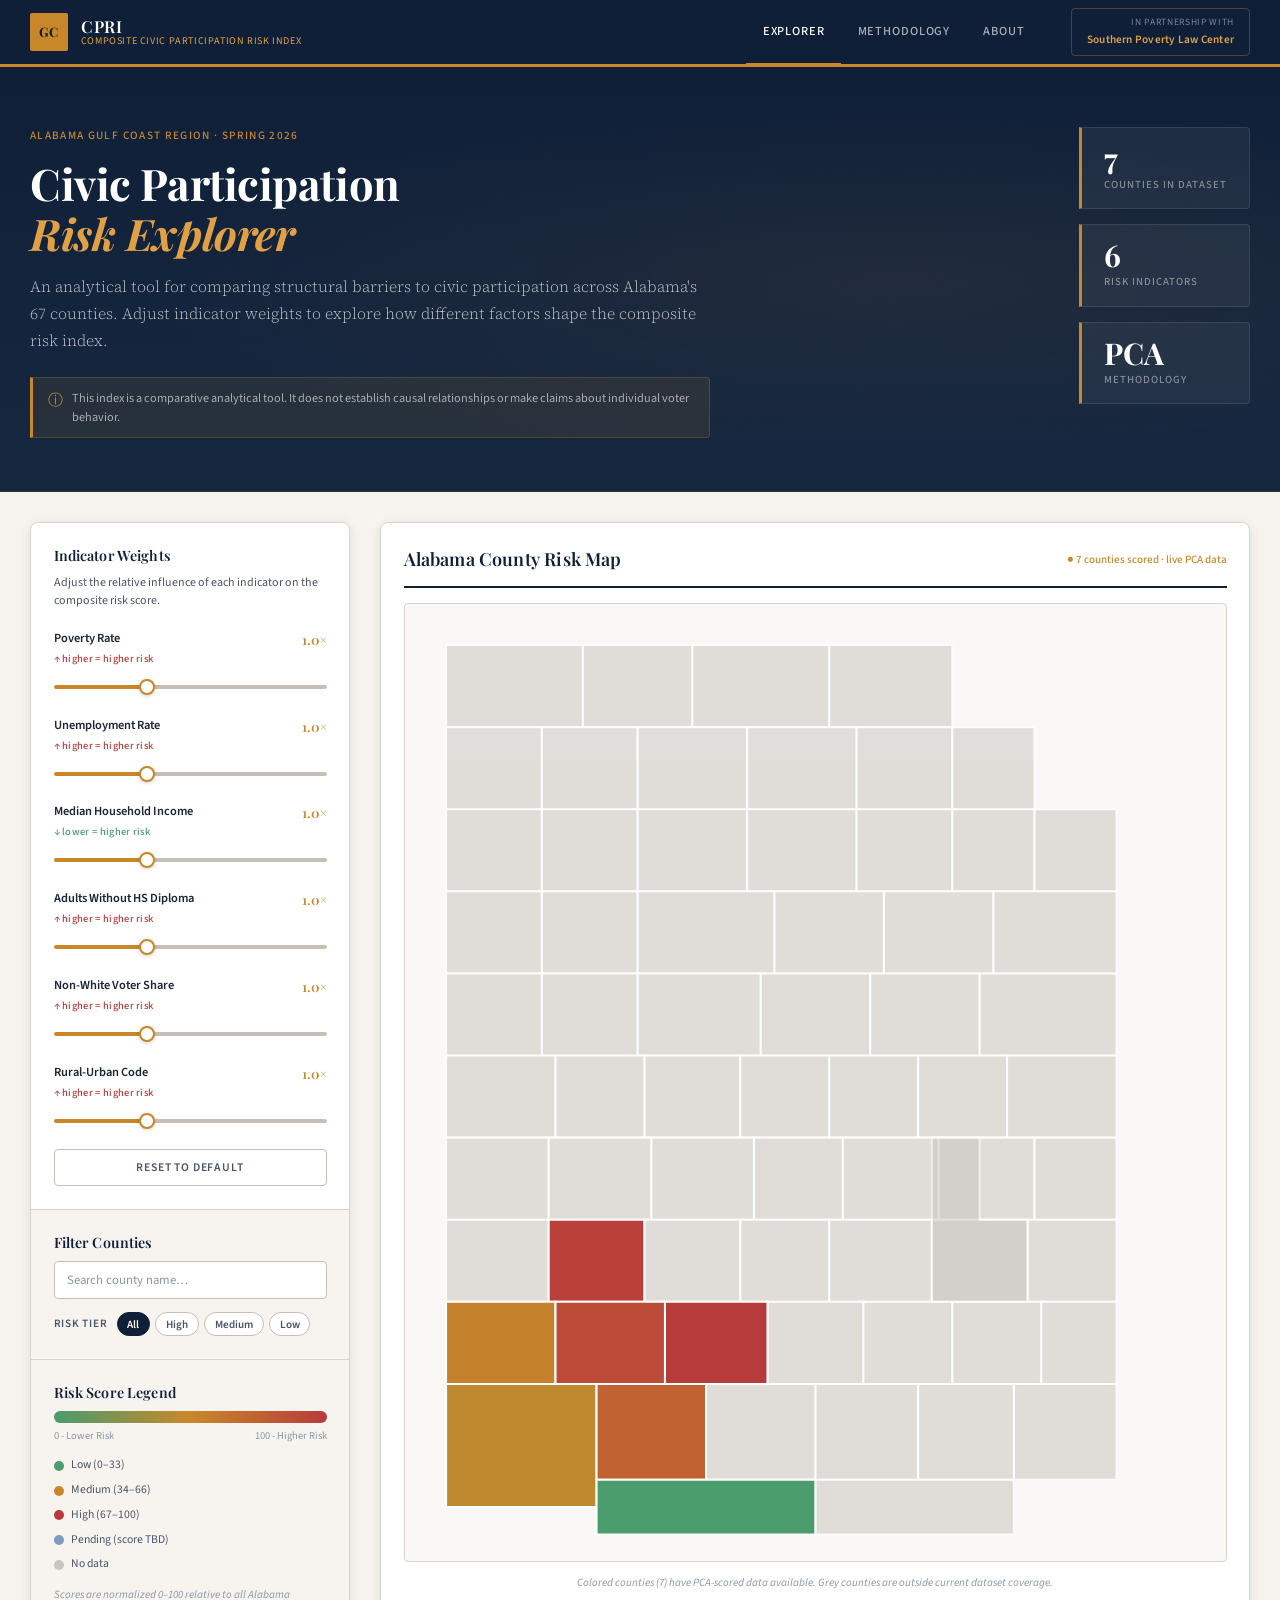
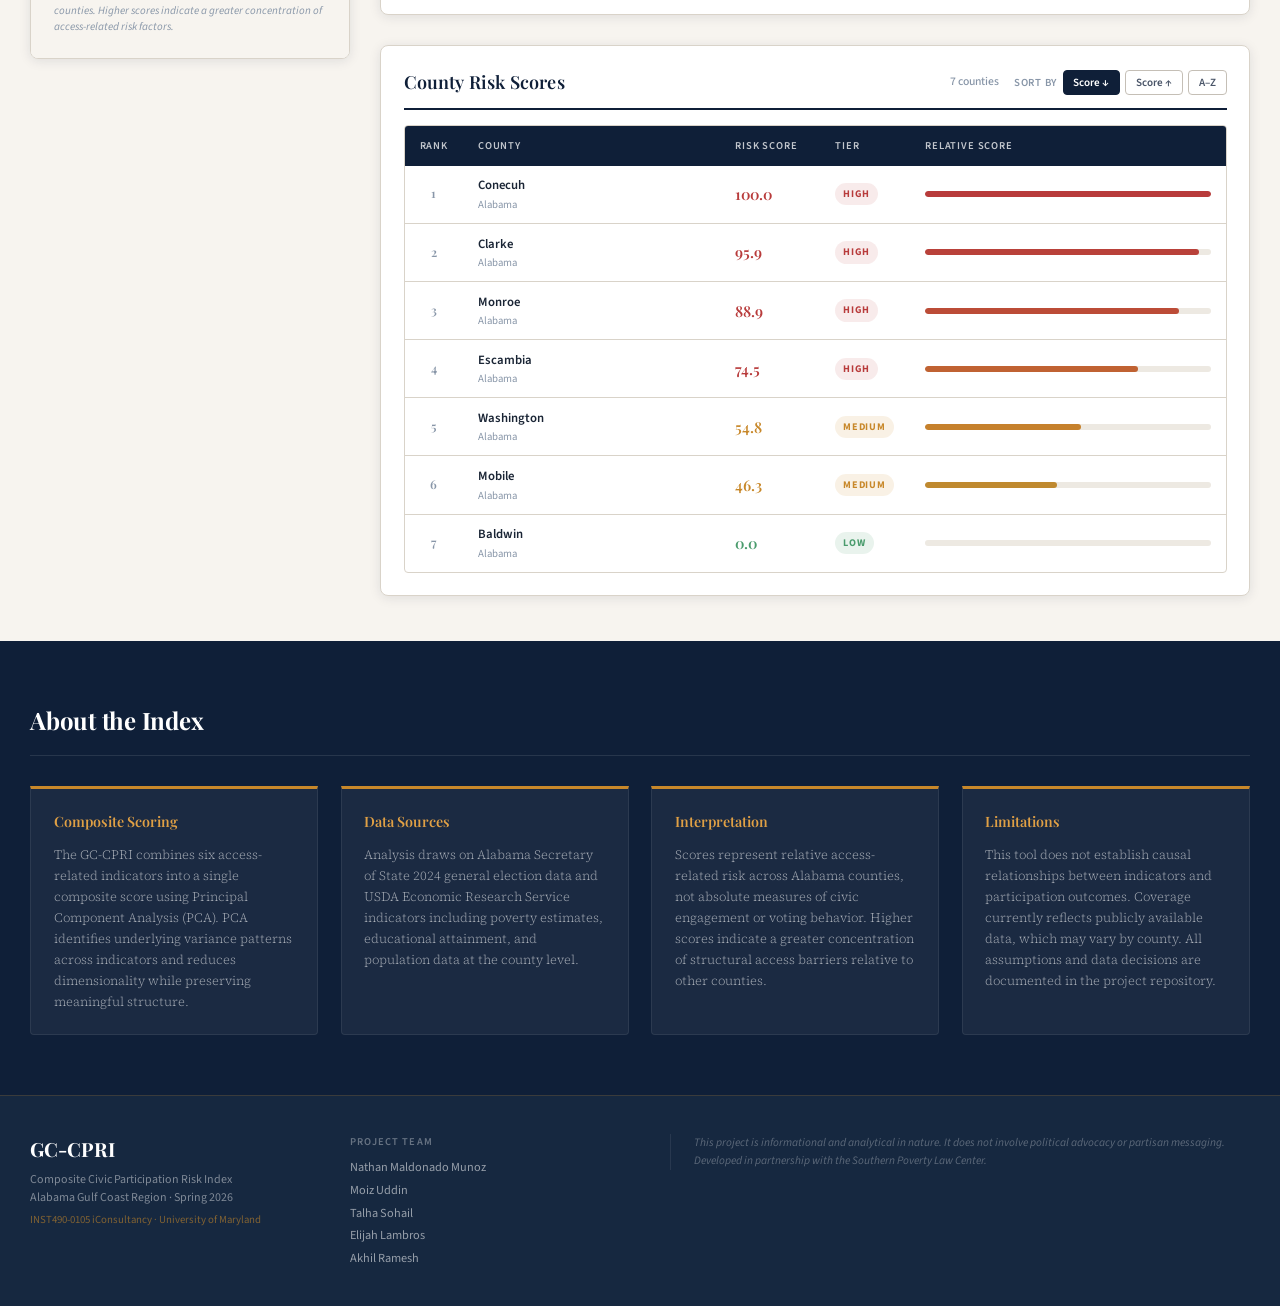
==== commit 15b6820e: "Add dynamic frontend (HTML/CSS/JS)" ====
--- a/app/index.html
+++ b/app/index.html
@@ -274,7 +274,7 @@
       <div class="method-grid">
         <div class="method-card">
           <h3>Composite Scoring</h3>
-          <p>The GC-CPRI combines five access-related indicators into a single composite score using Principal Component Analysis (PCA). PCA identifies underlying variance patterns across indicators and reduces dimensionality while preserving meaningful structure.</p>
+          <p>The GC-CPRI combines six access-related indicators into a single composite score using Principal Component Analysis (PCA). PCA identifies underlying variance patterns across indicators and reduces dimensionality while preserving meaningful structure.</p>
         </div>
         <div class="method-card">
           <h3>Data Sources</h3>
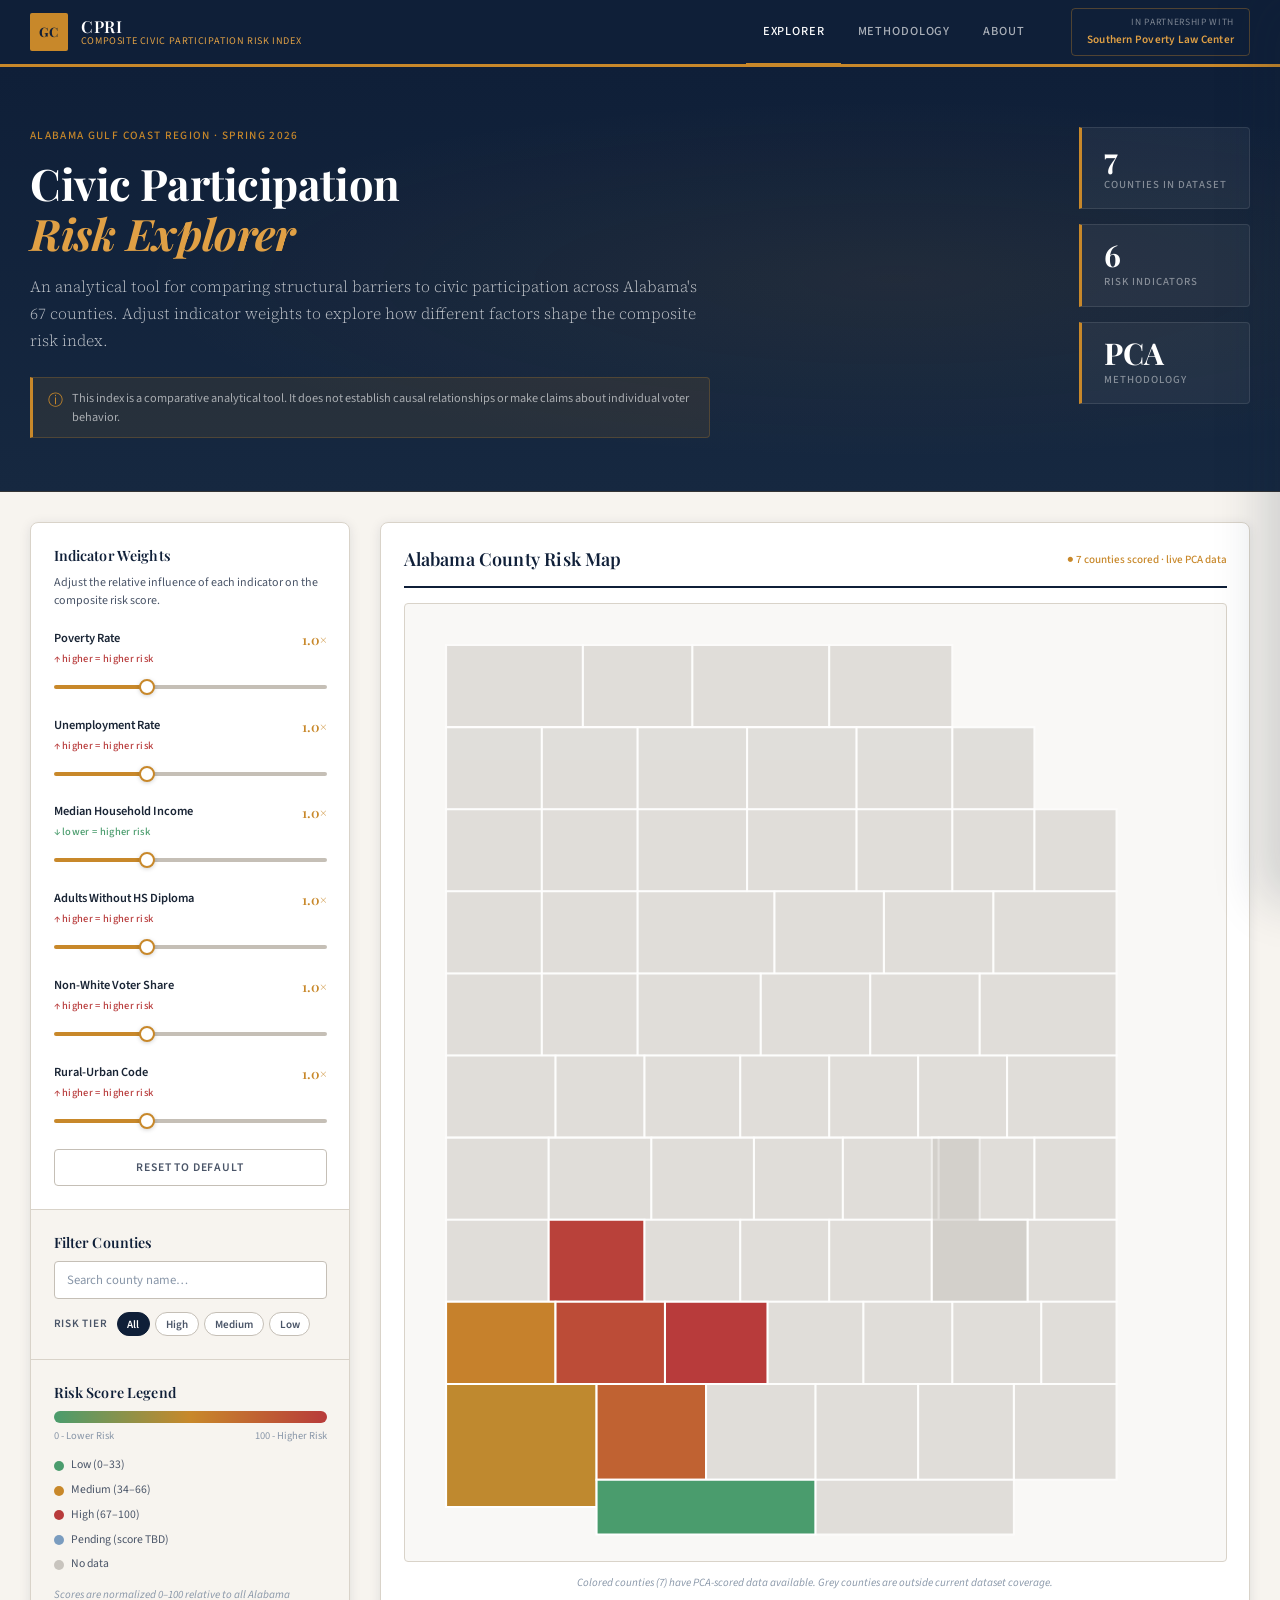
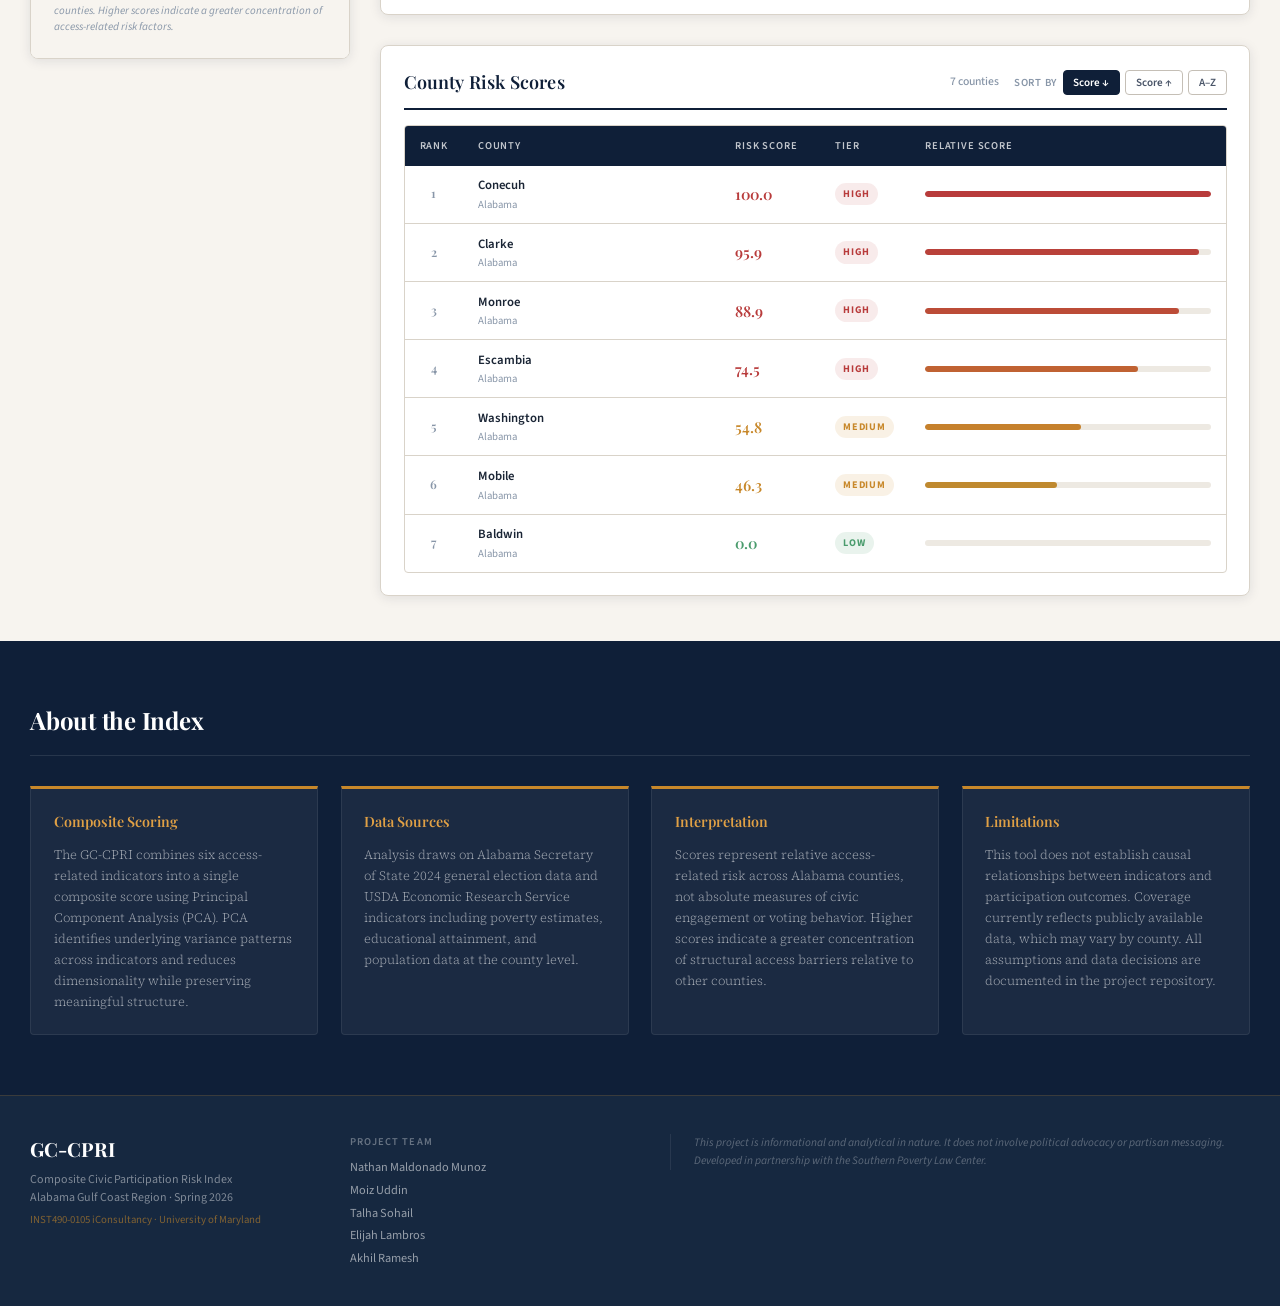
==== commit c3ca0ea4: "Add county detail panel and compare section" ====
--- a/app/index.html
+++ b/app/index.html
@@ -265,6 +265,42 @@
     </div>
   </main>
 
+  <!-- COMPARE SECTION -->
+  <section class="compare-section" id="compare-section" hidden>
+    <div class="compare-inner">
+      <div class="compare-header">
+        <div>
+          <h2 class="section-title">Compare Counties</h2>
+          <p class="compare-sub">Side-by-side breakdown at current slider weights. Indicator cells are tinted to show relative position within the compared set.</p>
+        </div>
+        <button class="compare-clear" id="compare-clear">Clear all</button>
+      </div>
+      <div class="compare-cards" id="compare-cards"></div>
+    </div>
+  </section>
+
+  <!-- DETAIL PANEL (slides in from right) -->
+  <aside class="detail-panel" id="detail-panel" aria-hidden="true">
+    <div class="detail-inner">
+      <div class="detail-head">
+        <button class="detail-close" id="detail-close" aria-label="Close">×</button>
+        <p class="detail-eyebrow">County Detail</p>
+        <h2 class="detail-title" id="detail-county">—</h2>
+        <div class="detail-score-row">
+          <span class="detail-score" id="detail-score">—</span>
+          <span class="tier-badge" id="detail-tier">—</span>
+        </div>
+        <button class="detail-add" id="detail-add">+ Add to compare</button>
+      </div>
+      <div class="detail-body">
+        <h3 class="detail-section-title">Indicator Breakdown</h3>
+        <p class="detail-section-sub">Each indicator's contribution to the composite score at current weights. Bars extend right when the indicator pushes the score up, left when it pulls it down.</p>
+        <div class="detail-rows" id="detail-rows"></div>
+      </div>
+    </div>
+  </aside>
+  <div class="detail-scrim" id="detail-scrim" hidden></div>
+
   <!-- METHODOLOGY NOTE -->
   <section class="methodology-section" id="methodology">
     <div class="methodology-inner">
--- a/app/style.css
+++ b/app/style.css
@@ -1024,3 +1024,352 @@
 .county-table tbody tr {
   animation: fadeSlideIn 0.25s ease both;
 }
+
+/* ============================================
+   DETAIL PANEL (slides in from right)
+   ============================================ */
+
+.detail-scrim {
+  position: fixed;
+  inset: 0;
+  background: rgba(15, 31, 56, 0.35);
+  z-index: 90;
+  opacity: 0;
+  transition: opacity 0.25s ease;
+  pointer-events: none;
+}
+.detail-scrim.visible {
+  opacity: 1;
+  pointer-events: auto;
+}
+
+.detail-panel {
+  position: fixed;
+  top: 0;
+  right: 0;
+  bottom: 0;
+  width: min(440px, 90vw);
+  background: var(--cream);
+  box-shadow: -16px 0 48px rgba(15, 31, 56, 0.18);
+  z-index: 100;
+  transform: translateX(100%);
+  transition: transform 0.32s cubic-bezier(0.32, 0.72, 0.18, 1);
+  display: flex;
+  flex-direction: column;
+}
+.detail-panel.open {
+  transform: translateX(0);
+}
+
+.detail-inner {
+  display: flex;
+  flex-direction: column;
+  height: 100%;
+  overflow: hidden;
+}
+
+.detail-head {
+  background: var(--navy);
+  color: var(--cream);
+  padding: 28px 32px 24px;
+  position: relative;
+  border-bottom: 3px solid var(--amber);
+}
+.detail-close {
+  position: absolute;
+  top: 14px;
+  right: 14px;
+  width: 32px;
+  height: 32px;
+  border: none;
+  background: transparent;
+  color: var(--cream);
+  font-size: 26px;
+  line-height: 1;
+  cursor: pointer;
+  border-radius: 50%;
+  transition: background 0.15s ease;
+}
+.detail-close:hover {
+  background: rgba(255, 255, 255, 0.12);
+}
+.detail-eyebrow {
+  font-family: 'Source Sans 3', sans-serif;
+  font-size: 11px;
+  letter-spacing: 0.18em;
+  text-transform: uppercase;
+  color: var(--amber-light);
+  margin: 0 0 4px;
+}
+.detail-title {
+  font-family: 'Playfair Display', serif;
+  font-size: 28px;
+  font-weight: 600;
+  margin: 0 0 14px;
+  letter-spacing: -0.01em;
+}
+.detail-score-row {
+  display: flex;
+  align-items: center;
+  gap: 12px;
+  margin-bottom: 18px;
+}
+.detail-score {
+  font-family: 'Playfair Display', serif;
+  font-size: 36px;
+  font-weight: 700;
+  line-height: 1;
+}
+.detail-add {
+  background: var(--amber);
+  color: var(--navy);
+  border: none;
+  padding: 9px 16px;
+  font-family: 'Source Sans 3', sans-serif;
+  font-size: 13px;
+  font-weight: 600;
+  letter-spacing: 0.02em;
+  border-radius: var(--radius);
+  cursor: pointer;
+  transition: background 0.15s ease, transform 0.1s ease;
+}
+.detail-add:hover {
+  background: var(--amber-light);
+}
+.detail-add:active {
+  transform: translateY(1px);
+}
+.detail-add.added {
+  background: var(--cream-dark);
+  color: var(--text-mid);
+  cursor: default;
+}
+
+.detail-body {
+  padding: 24px 32px 32px;
+  overflow-y: auto;
+  flex: 1;
+}
+.detail-section-title {
+  font-family: 'Playfair Display', serif;
+  font-size: 18px;
+  font-weight: 600;
+  color: var(--text-dark);
+  margin: 0 0 6px;
+}
+.detail-section-sub {
+  font-family: 'Source Serif 4', serif;
+  font-size: 13px;
+  font-style: italic;
+  color: var(--text-mid);
+  line-height: 1.5;
+  margin: 0 0 20px;
+}
+.detail-rows {
+  display: flex;
+  flex-direction: column;
+  gap: 14px;
+}
+
+.detail-row {
+  background: var(--white);
+  border: 1px solid var(--border);
+  border-radius: var(--radius);
+  padding: 12px 14px;
+}
+.detail-row-head {
+  display: flex;
+  justify-content: space-between;
+  align-items: baseline;
+  margin-bottom: 4px;
+}
+.detail-row-label {
+  font-family: 'Source Sans 3', sans-serif;
+  font-size: 13px;
+  font-weight: 600;
+  color: var(--text-dark);
+}
+.detail-row-value {
+  font-family: 'Source Sans 3', sans-serif;
+  font-size: 13px;
+  font-weight: 600;
+  color: var(--navy);
+}
+.detail-row-meta {
+  font-family: 'Source Sans 3', sans-serif;
+  font-size: 11px;
+  color: var(--text-light);
+  margin-bottom: 8px;
+  letter-spacing: 0.02em;
+}
+.detail-bar-track {
+  position: relative;
+  height: 8px;
+  background: var(--cream-dark);
+  border-radius: 4px;
+  overflow: hidden;
+}
+.detail-bar-track::before {
+  content: '';
+  position: absolute;
+  left: 50%;
+  top: 0;
+  bottom: 0;
+  width: 1px;
+  background: var(--border-dark);
+}
+.detail-bar-fill {
+  position: absolute;
+  top: 0;
+  bottom: 0;
+  background: var(--amber);
+  border-radius: 2px;
+}
+.detail-bar-fill.negative { background: var(--risk-low); }
+.detail-bar-fill.positive { background: var(--risk-high); }
+
+/* ============================================
+   COMPARE SECTION
+   ============================================ */
+
+.compare-section {
+  background: var(--cream-dark);
+  padding: 48px 0 64px;
+  border-top: 1px solid var(--border);
+}
+.compare-inner {
+  max-width: 1400px;
+  margin: 0 auto;
+  padding: 0 40px;
+}
+.compare-header {
+  display: flex;
+  justify-content: space-between;
+  align-items: flex-end;
+  margin-bottom: 24px;
+  gap: 32px;
+}
+.compare-sub {
+  font-family: 'Source Serif 4', serif;
+  font-style: italic;
+  font-size: 14px;
+  color: var(--text-mid);
+  line-height: 1.6;
+  margin: 6px 0 0;
+  max-width: 620px;
+}
+.compare-clear {
+  background: transparent;
+  border: 1px solid var(--border-dark);
+  color: var(--text-mid);
+  font-family: 'Source Sans 3', sans-serif;
+  font-size: 13px;
+  font-weight: 500;
+  padding: 8px 14px;
+  border-radius: var(--radius);
+  cursor: pointer;
+  transition: background 0.15s, border-color 0.15s;
+  white-space: nowrap;
+}
+.compare-clear:hover {
+  background: var(--white);
+  border-color: var(--text-mid);
+}
+
+.compare-cards {
+  display: grid;
+  grid-template-columns: repeat(auto-fit, minmax(240px, 1fr));
+  gap: 16px;
+}
+
+.compare-card {
+  background: var(--white);
+  border: 1px solid var(--border);
+  border-top: 3px solid var(--navy);
+  border-radius: var(--radius);
+  padding: 18px;
+  position: relative;
+  display: flex;
+  flex-direction: column;
+}
+.compare-remove {
+  position: absolute;
+  top: 8px;
+  right: 8px;
+  width: 24px;
+  height: 24px;
+  border: none;
+  background: transparent;
+  color: var(--text-light);
+  font-size: 18px;
+  line-height: 1;
+  cursor: pointer;
+  border-radius: 50%;
+  transition: background 0.15s, color 0.15s;
+}
+.compare-remove:hover {
+  background: var(--cream-dark);
+  color: var(--text-dark);
+}
+.compare-name {
+  font-family: 'Playfair Display', serif;
+  font-size: 18px;
+  font-weight: 600;
+  color: var(--text-dark);
+  margin: 0 0 4px;
+}
+.compare-score {
+  font-family: 'Playfair Display', serif;
+  font-size: 28px;
+  font-weight: 700;
+  margin: 0;
+  line-height: 1;
+}
+.compare-tier-row {
+  margin: 6px 0 14px;
+}
+.compare-indicators {
+  display: flex;
+  flex-direction: column;
+  gap: 7px;
+  margin-top: 4px;
+  border-top: 1px solid var(--border);
+  padding-top: 12px;
+}
+.compare-ind-row {
+  display: grid;
+  grid-template-columns: 1fr auto;
+  gap: 8px;
+  align-items: center;
+  padding: 5px 8px;
+  border-radius: 3px;
+  font-family: 'Source Sans 3', sans-serif;
+  font-size: 12px;
+}
+.compare-ind-label {
+  color: var(--text-mid);
+  white-space: nowrap;
+  overflow: hidden;
+  text-overflow: ellipsis;
+}
+.compare-ind-value {
+  color: var(--text-dark);
+  font-weight: 600;
+  font-variant-numeric: tabular-nums;
+}
+/* Diff coloring: tint based on relative position within compared set */
+.compare-ind-row.rank-low    { background: rgba(74, 156, 109, 0.12); }
+.compare-ind-row.rank-mid    { background: transparent; }
+.compare-ind-row.rank-high   { background: rgba(184, 59, 59, 0.10); }
+
+@media (max-width: 720px) {
+  .compare-inner { padding: 0 20px; }
+  .compare-header { flex-direction: column; align-items: flex-start; }
+}
+
+/* Make map counties show pointer cursor */
+.county { cursor: pointer; }
+.td-county-clickable { cursor: pointer; }
+.county-table tbody tr.row-selected {
+  background: var(--amber-pale);
+}
